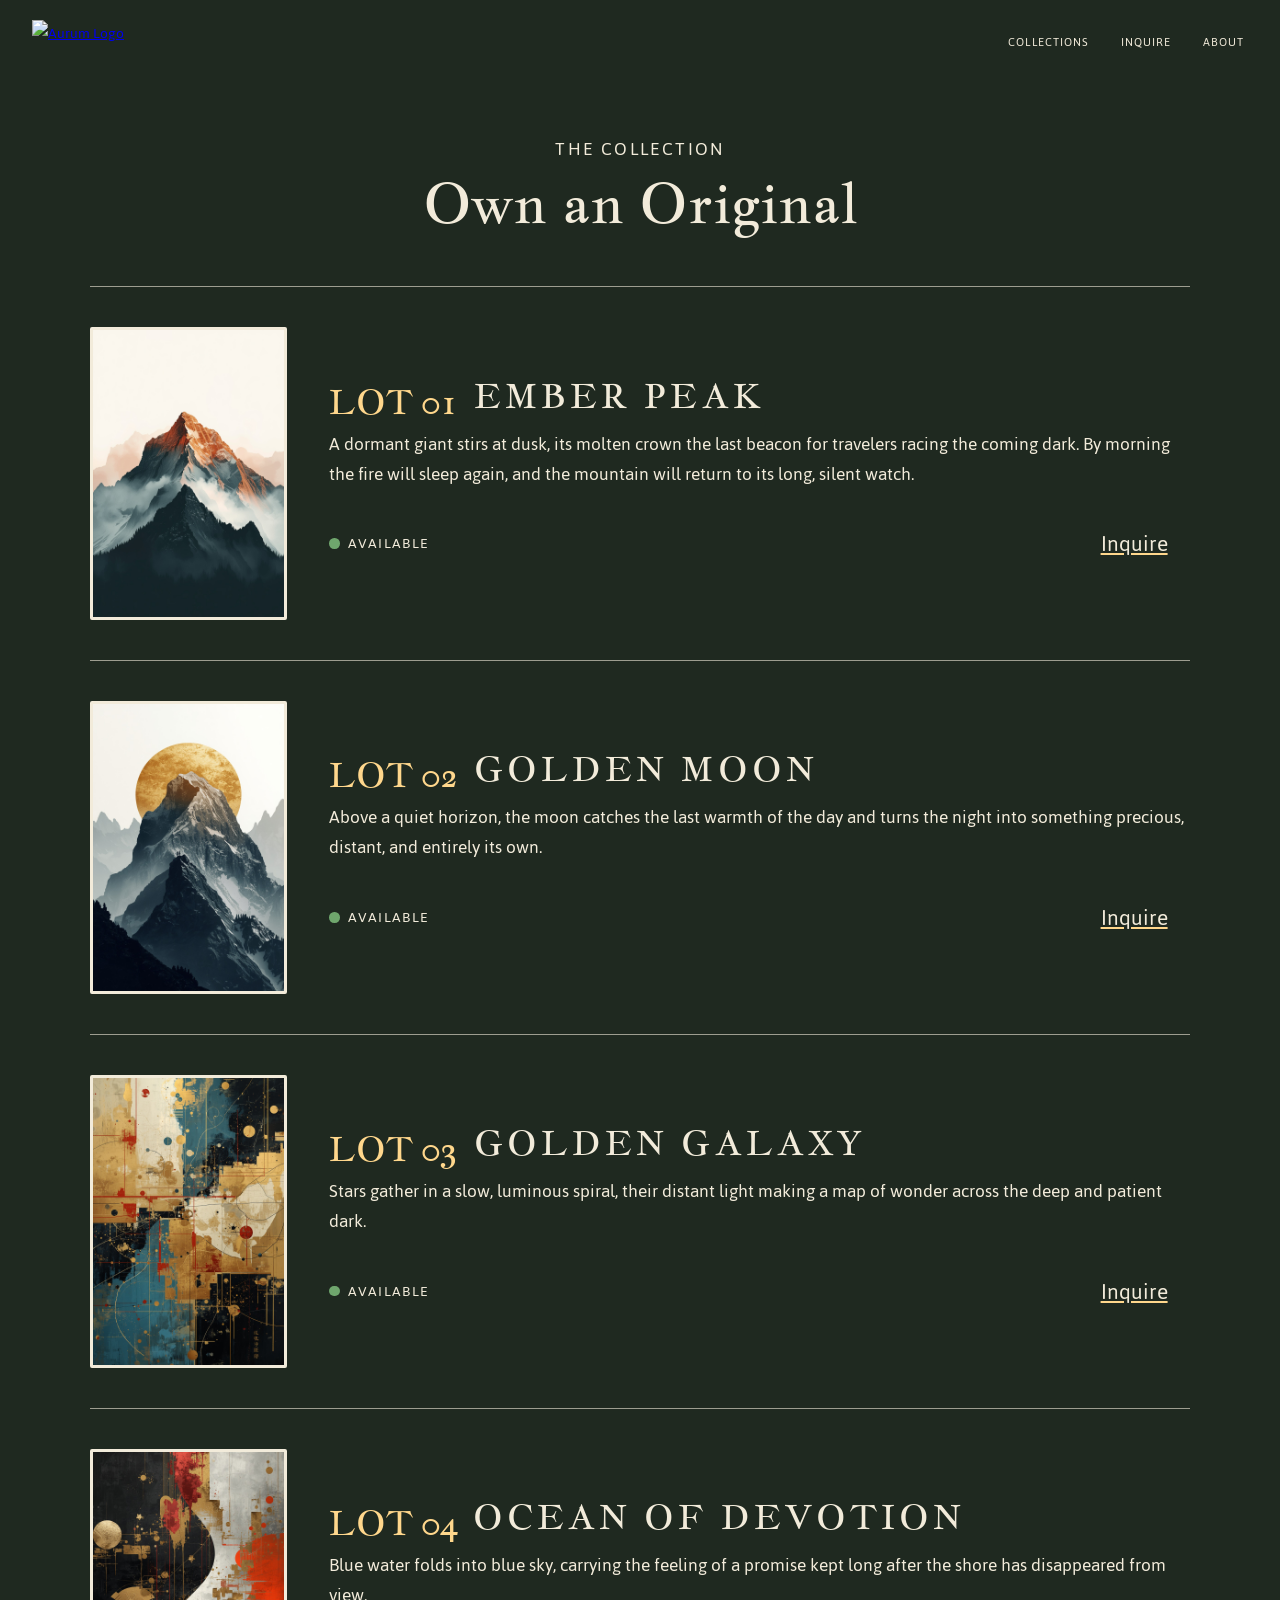
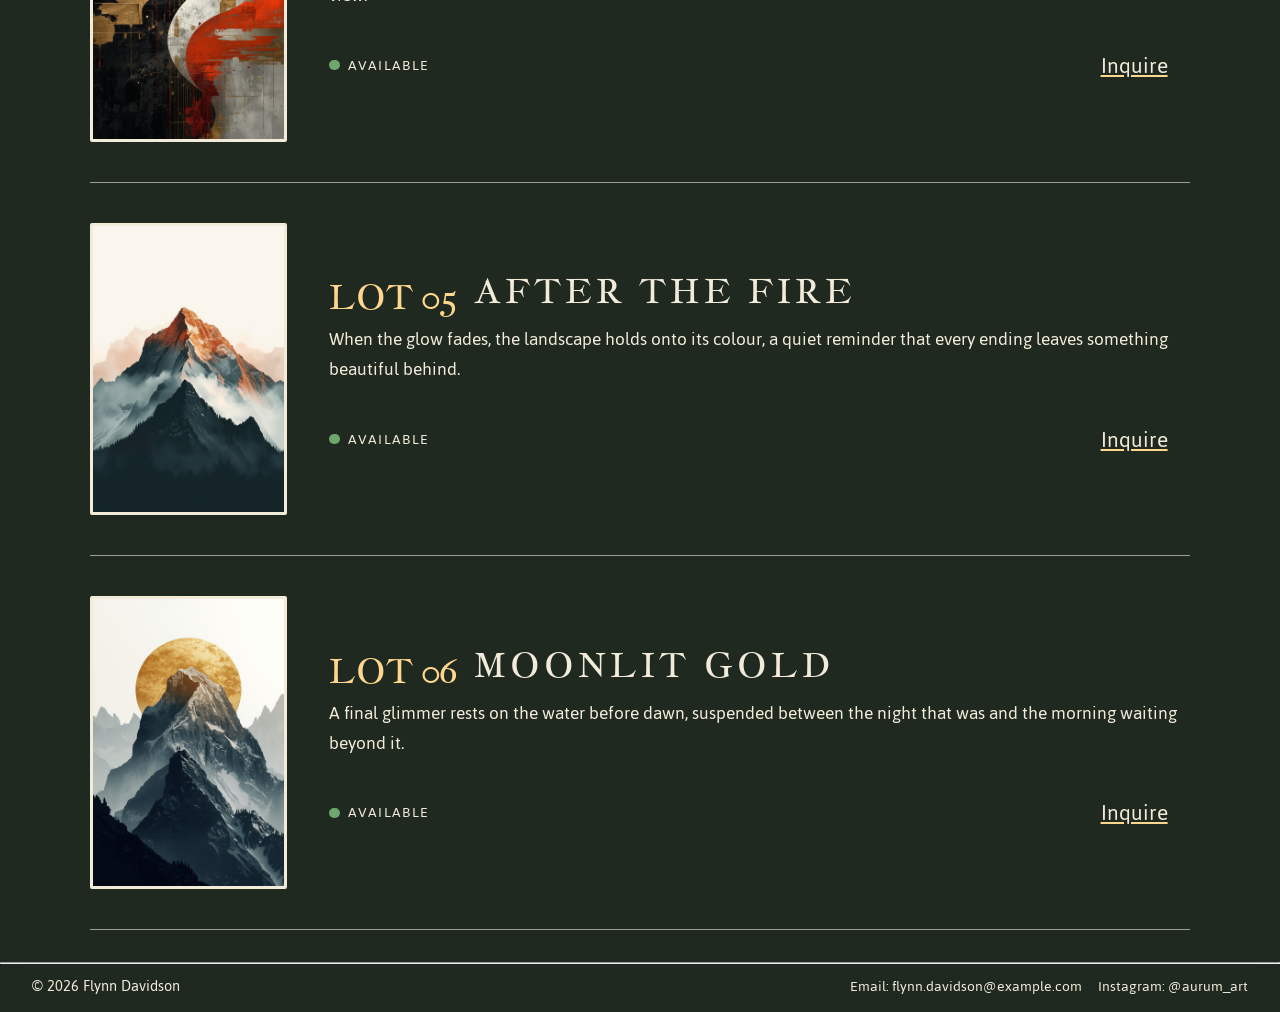
==== collections.html @ 171db9cf "initial commit" ====
<!DOCTYPE html>
<html lang="en">
    <head>
        <meta charset="UTF-8">
        <meta name="viewport" content="width=device-width, initial-scale=1.0">
        <title>The Collection</title>
        <link rel="preconnect" href="https://fonts.googleapis.com">
        <link rel="preconnect" href="https://fonts.gstatic.com" crossorigin>
        <link href="https://fonts.googleapis.com/css2?family=Island+Moments&family=Jacques+Francois&family=Jaldi:wght@400;700&display=swap" rel="stylesheet">
        <link rel="stylesheet" href="style.css">
    </head>
    <body>
        <header>
            <div class="logo">
                <a href="index.html"><img src="images/logo.png" alt="Aurum Logo" class="logo_img"></a>
            </div>
            <div class = "nav">
                <a href="collections.html">Collections</a>
                <a href="Inquire.html">Inquire</a>
                <a href="about.html">About</a>
            </div>
        </header>
        <main class="collections-page">
            <h2 class = "the-collection">The Collection</h2>
            <h1>Own an Original</h1>
            <div class="collection-list">
                <article class="collection">
                    <div class="collection-left">
                        <img src="Images/emberpeak.jpg" alt="Ember Peak" class="collection-img">
                    </div>
                    <div class="collection-right">
                        <div class="collection-title">
                            <span class="lot-label">LOT 01</span>
                            <h2>Ember Peak</h2>
                        </div>
                        <p>A dormant giant stirs at dusk, its molten crown the last beacon for travelers racing the coming dark. By morning the fire will sleep again, and the mountain will return to its long, silent watch.</p>
                        <div class="collection-actions">
                            <span class="availability"><span class="availability-dot"></span>Available</span>
                            <a href="inquire.html" class="collection-inquire">Inquire</a>
                        </div>
                    </div>
                </article>
                <article class="collection">
                    <div class="collection-left">
                        <img src="Images/goldenmoon.jpg" alt="Golden Moon" class="collection-img">
                    </div>
                    <div class="collection-right">
                        <div class="collection-title">
                            <span class="lot-label">LOT 02</span>
                            <h2>Golden Moon</h2>
                        </div>
                        <p>Above a quiet horizon, the moon catches the last warmth of the day and turns the night into something precious, distant, and entirely its own.</p>
                        <div class="collection-actions">
                            <span class="availability"><span class="availability-dot"></span>Available</span>
                            <a href="inquire.html" class="collection-inquire">Inquire</a>
                        </div>
                    </div>
                </article>
                <article class="collection">
                    <div class="collection-left">
                        <img src="Images/goldengalaxy.jpg" alt="Golden Galaxy" class="collection-img">
                    </div>
                    <div class="collection-right">
                        <div class="collection-title">
                            <span class="lot-label">LOT 03</span>
                            <h2>Golden Galaxy</h2>
                        </div>
                        <p>Stars gather in a slow, luminous spiral, their distant light making a map of wonder across the deep and patient dark.</p>
                        <div class="collection-actions">
                            <span class="availability"><span class="availability-dot"></span>Available</span>
                            <a href="inquire.html" class="collection-inquire">Inquire</a>
                        </div>
                    </div>
                </article>
                <article class="collection">
                    <div class="collection-left">
                        <img src="Images/oceanofdevotion.jpg" alt="Ocean Of Devotion" class="collection-img">
                    </div>
                    <div class="collection-right">
                        <div class="collection-title">
                            <span class="lot-label">LOT 04</span>
                            <h2>Ocean Of Devotion</h2>
                        </div>
                        <p>Blue water folds into blue sky, carrying the feeling of a promise kept long after the shore has disappeared from view.</p>
                        <div class="collection-actions">
                            <span class="availability"><span class="availability-dot"></span>Available</span>
                            <a href="inquire.html" class="collection-inquire">Inquire</a>
                        </div>
                    </div>
                </article>
                <article class="collection">
                    <div class="collection-left">
                        <img src="Images/emberpeak.jpg" alt="Ember Peak at Night" class="collection-img">
                    </div>
                    <div class="collection-right">
                        <div class="collection-title">
                            <span class="lot-label">LOT 05</span>
                            <h2>After The Fire</h2>
                        </div>
                        <p>When the glow fades, the landscape holds onto its colour, a quiet reminder that every ending leaves something beautiful behind.</p>
                        <div class="collection-actions">
                            <span class="availability"><span class="availability-dot"></span>Available</span>
                            <a href="inquire.html" class="collection-inquire">Inquire</a>
                        </div>
                    </div>
                </article>
                <article class="collection">
                    <div class="collection-left">
                        <img src="Images/goldenmoon.jpg" alt="Moonlit Gold" class="collection-img">
                    </div>
                    <div class="collection-right">
                        <div class="collection-title">
                            <span class="lot-label">LOT 06</span>
                            <h2>Moonlit Gold</h2>
                        </div>
                        <p>A final glimmer rests on the water before dawn, suspended between the night that was and the morning waiting beyond it.</p>
                        <div class="collection-actions">
                            <span class="availability"><span class="availability-dot"></span>Available</span>
                            <a href="inquire.html" class="collection-inquire">Inquire</a>
                        </div>
                    </div>
                </article>
            </div>
        </main>
        <div class="footer">
            <hr class="exclude">
            <div class="footer-content">
                <div class = "footer-left">
                    <p>© 2026 Flynn Davidson</p>
                </div>
                <div class = "footer-right">
                    <div class = "email">
                        <p>Email: flynn.davidson@example.com</p>
                    </div>
                    <div class = "instagram">
                        <p>Instagram: @aurum_art</p>
                    </div>
                </div>
            </div>
        </div>
    </body>
</html>
---- style.css ----
:root {
    --cream: #F2EBDA;
    --gold: #FFD78C;
    --green: #1F2920;
    --grey: #BFB2A6;
    --black: #1A1712;
}
/* ---------------------
    GLOBAL: Fonts
   --------------------- */
.island-moments-regular {
  font-family: "Island Moments", cursive;
  font-weight: 400;
  font-style: normal;
}
.jaldi-regular {
  font-family: "Jaldi", sans-serif;
  font-weight: 400;
  font-style: normal;
}
.jacques-francois-regular {
  font-family: "Jacques Francois", serif;
  font-weight: 400;
  font-style: normal;
}
/* --------------------
    GLOBAL: Base styles
   -------------------- */
body {
    background-color: var(--green);
    margin: 0;
    min-height: 100vh;
    font-family: 'Jaldi', sans-serif;
}
.logo {
    display: flex;
    align-items: center;
}

/* GLOBAL: Header and navigation */
header {
    box-sizing: border-box;
    display: flex;
    align-items: center;
    width: 100%;
    padding: 1.25rem 2rem;
}
.nav {
    display: flex;
    flex-direction: row;
    gap: 1.5rem;
    margin-left: auto;
}
.nav a {
    color: var(--cream);
    text-decoration: none;
    text-transform: uppercase;
    font-size: 0.8rem;
    letter-spacing: 0.08em;
    padding: 0.6rem 0.25rem;
}

/* GLOBAL: Buttons */
.button {
    font-family: 'Space Mono', monospace;
    font-size: 0.85rem;
    text-align: center;
    text-decoration: none;
    display: inline-block;
    padding: 0.9rem 1.6rem;
    border-radius: 2px;
}
#collectionButton {
    background-color: var(--gold);
    color: var(--green);
    border: none;
}
#inquireButton {
    background-color: transparent;
    color: var(--cream);
    border: 1px solid rgba(255, 255, 255, 0.55);
}
.button-group {
    display: flex;
    gap: 0.75rem;
    margin-top: 0.5rem;
}
.logo_img {
    display: block;
    height: 2.75rem;
    width: auto;
}

/* HOME PAGE */
#banner {
    position: fixed;
    inset: 0;
    width: 100vw;
    height: 100vh;
    object-fit: cover;
    z-index: -1;
}
.front {
    position: relative;
    z-index: 1;
    max-width: 620px;
    padding: 8vh 0 0 4rem;
    color: var(--cream);
}
.eyebrow {
    font-family: 'Space Mono', monospace;
    color: var(--gold);
    font-size: 0.85rem;
    letter-spacing: 0.08em;
    margin: 0 0 0.75rem 0;
}
.front h1 {
    font-family: 'Playfair Display', serif;
    font-weight: 500;
    font-size: 4.5rem;
    line-height: 1.05;
    margin: 0;
}
.art-title {
    font-family: 'Island Moments', cursive;
    color: var(--gold);
    font-size: 5.5rem;
    line-height: 1;
    margin: -1rem 0 1rem 2.5rem;
}
.credit {
    font-family: 'Space Mono', monospace;
    color: var(--gold);
    font-size: 0.85rem;
    margin: 0 0 2rem 0;
}
#art {
    color: var(--gold);
}

/* HOME PAGE: A closer look gallery */
.acl {
    width: 60%;
    margin: 0 auto;
    padding-top: 25vh;
    color: var(--cream);
    text-align: center;
}
.acl h2 {
    font-family: 'Playfair Display', serif;
    font-size: 2rem;
    font-weight: 500;
    margin: 0 0 1.5rem;
}
.acl-gallery {
    display: flex;
    gap: 4%;
}
.acl-gallery > div {
    flex: 1;
}

/* GLOBAL: Artwork image defaults */
.collection-img {
    width: 100%;
    display: block;
    border-radius: 4px;
    border-color: var(--cream);
    border-width: 5px;
    border-style: solid;
}

/* GLOBAL: Footer */
.footer{
    padding-top: 2rem;
    color: var(--cream);
}
.footer-content {
    display: flex;
    justify-content: space-between;
    align-items: center;
    padding: 0.5rem 2rem 0.75rem;
    backdrop-filter: blur(10px);
}
.footer-left p {
    margin: 0;
    font-size: 1.05rem;
}
.footer-right p {
    margin: 0;
}
.footer-right {
    display: flex;
    align-items: center;
}
.instagram {
    margin-left: 1rem;
}
hr {
    margin: 0;
}

/* SHARED: Page headings and content width */
.inquire-btn {
    text-decoration: underline;
    text-decoration-color: var(--gold);
    color: var(--cream);
}
.inquire,
.collections-page {
    width: min(88%, 1100px);
    display: block;
    margin: 3rem auto 0;
    color: var(--cream);
}
.inquire h2,
.inquire h1,
.the-collection,
.collections-page h1{
    color: var(--cream);
    text-align: center;
}
.inquire h2,
.collections-page h2 {
    font-family: 'Jaldi', sans-serif;
    font-size: 1.25rem;
    font-weight: 400;
    letter-spacing: 0.12em;
    margin: 0;
    text-transform: uppercase;
}
.inquire h1,
.collections-page h1 {
    font-family: 'Jacques Francois', serif;
    font-size: clamp(2rem, 5vw, 3.5rem);
    font-weight: 400;
    margin: 0 0 3rem;
}

/* COLLECTIONS PAGE: Collection rows */
.collection-list {
    border-top: 1px solid rgba(242, 235, 218, 0.6);
}
.collection {
    display: grid;
    grid-template-columns: minmax(0, 2fr) minmax(0, 9fr);
    gap: 3rem;
    align-items: center;
    padding: 2.5rem 0;
    border-bottom: 1px solid rgba(242, 235, 218, 0.6);
}
.collection-left {
    min-width: 0;
    display: flex;
}
.collection-img {
    width: 100%;
    height: 100%;
    min-height: 220px;
    object-fit: cover;
    display: block;
    border: 3px solid var(--cream);
    border-radius: 2px;
}
.collection-right h2 {
    font-family: 'Jacques Francois', serif;
    font-size: 2.1rem;
    font-weight: 400;
    margin: 0 0 0.75rem;
}
.collection-title {
    display: flex;
    align-items: center;
    gap: 1rem;
}
.lot-label {
    color: var(--gold);
    font-family: 'Jacques Francois', serif;
    flex-shrink: 0;
    font-size: 2.1rem;
    font-weight: 400;
}
.collection-right {
    min-width: 0;
}
.collection-right p {
    width: 100%;
    font-size: 1.25rem;
    line-height: 1.5;
    margin: 0 0 0.75rem;
}
.collection-actions {
    display: flex;
    align-items: center;
    justify-content: space-between;
    width: 100%;
    margin-top: 1.5rem;
}
.availability {
    display: inline-flex;
    align-items: center;
    gap: 0.5rem;
    font-size: 1rem;
    text-transform: uppercase;
    letter-spacing: 0.08em;
}
.availability-dot {
    width: 0.65rem;
    height: 0.65rem;
    border-radius: 50%;
    background-color: #6fa66d;
}
.collection-inquire {
    color: var(--cream);
    padding: 0.65rem 1.4rem;
    text-decoration: underline;
    text-decoration-color: var(--gold);
    font-size: 1.5rem;
}

/* RESPONSIVE */
@media (max-width: 600px) {
    header {
        padding: 1rem;
    }
    .nav {
        gap: 0.75rem;
    }
    .inquire,
    .collections-page {
        margin-top: 2rem;
    }
    .inquire h1,
    .collections-page h1 {
        margin-bottom: 2rem;
    }
    .collection {
        grid-template-columns: 1fr;
        gap: 1.25rem;
        padding: 2rem 0;
    }
    .collection-img {
        height: auto;
        min-height: 0;
        aspect-ratio: 16 / 10;
    }
    .collection-right h2 {
        font-size: 1.8rem;
    }
    .collection-title {
        align-items: flex-start;
        gap: 0.75rem;
    }
    .collection-right p {
        font-size: 1.1rem;
    }
}

/* ABOUT PAGE: Studio statement */
.about-page {
    width: min(88%, 1000px);
    margin: 3rem auto 0;
}
.about-heading {
    color: var(--cream);
    text-align: center;
}
.about-heading h3 {
    font-family: 'Jaldi', sans-serif;
    font-size: 1.25rem;
    font-weight: 400;
    letter-spacing: 0.12em;
    margin: 0;
    text-transform: uppercase;
}
.about-heading h1 {
    font-family: 'Jacques Francois', serif;
    font-size: clamp(2rem, 5vw, 3.5rem);
    font-weight: 400;
    margin: 0 0 3rem;
}
.studio-box {
    background-color: var(--cream);
    box-sizing: border-box;
    color: var(--black);
    min-height: 20rem;
    padding: 2.5rem;
    width: 100%;
}
.studio-box h2 {
    font-family: 'Jacques Francois', serif;
    font-size: 3.5rem;
    font-weight: 400;
    line-height: 1.5;
    margin: 0 0 1rem;
}
.studio-box p {
    font-family: 'Jaldi', sans-serif;
    font-size: 1.5rem;
    line-height: 1.5;
    margin: 0 0 1rem;
}
.artist-statement {
    font-family: 'Jacques Francois', serif !important;
    font-size: 2rem !important;
    line-height: 1.4 !important;
}
.studio-box hr {
    border: 0;
    border-top: 1px solid var(--black);
    margin: 2rem 0 1.5rem;
}
.art-references p {
    margin-bottom: 0.5rem;
}
.art-references a {
    color: var(--black);
    font-weight: 700;
}

/* INQUIRY PAGE: Form */
.inquire-form {
    background-color: var(--cream);
    width: 40vw;
    min-width: 320px;
    margin: 0 auto;
    padding: 2.5rem 3rem 3rem;
    color: var(--black);
    box-sizing: border-box;
}
.inquire-form h1 {
    color: var(--black);
    font-family: 'Jacques Francois', serif;
    font-size: clamp(1.8rem, 3vw, 2.75rem);
    font-weight: 400;
    margin: 0;
    text-align: center;
}
.inquire-intro {
    color: var(--black);
    font-size: 1.1rem;
    margin: 0.75rem 0 2rem;
    text-align: center;
}
.inquire-form form {
    display: flex;
    flex-direction: column;
}
.inquire-form label {
    color: var(--black);
    font-size: 1.1rem;
    margin: 1rem 0 0.3rem;
}
.inquire-form input,
.inquire-form textarea {
    box-sizing: border-box;
    width: 100%;
    border: 0;
    border-bottom: 1px solid var(--black);
    border-radius: 0;
    color: var(--black);
    font: inherit;
    padding: 0.45rem 0;
    outline: none;
}
.inquire-form input {
    background-color: transparent;
}
.inquire-form textarea {
    background-color: #D7D0C0;
    border: 0;
    min-height: 7rem;
    padding: 0.75rem;
    resize: vertical;
}
.inquire-form textarea::placeholder {
    color: var(--black);
    opacity: 1;
}
.inquire-form button {
    align-self: center;
    background-color: var(--black);
    border: 0;
    color: var(--cream);
    cursor: pointer;
    font: inherit;
    margin-top: 2rem;
    padding: 0.7rem 1.5rem;
}

/* ABOUT PAGE: Responsive studio statement */
@media (max-width: 600px) {
    .about-page {
        margin-top: 2rem;
    }
    .about-heading h1 {
        margin-bottom: 2rem;
    }
    .studio-box {
        min-height: 16rem;
        padding: 1.5rem;
    }
    .studio-box h2 {
        font-size: 3rem;
    }
    .artist-statement {
        font-size: 1.7rem !important;
    }
}
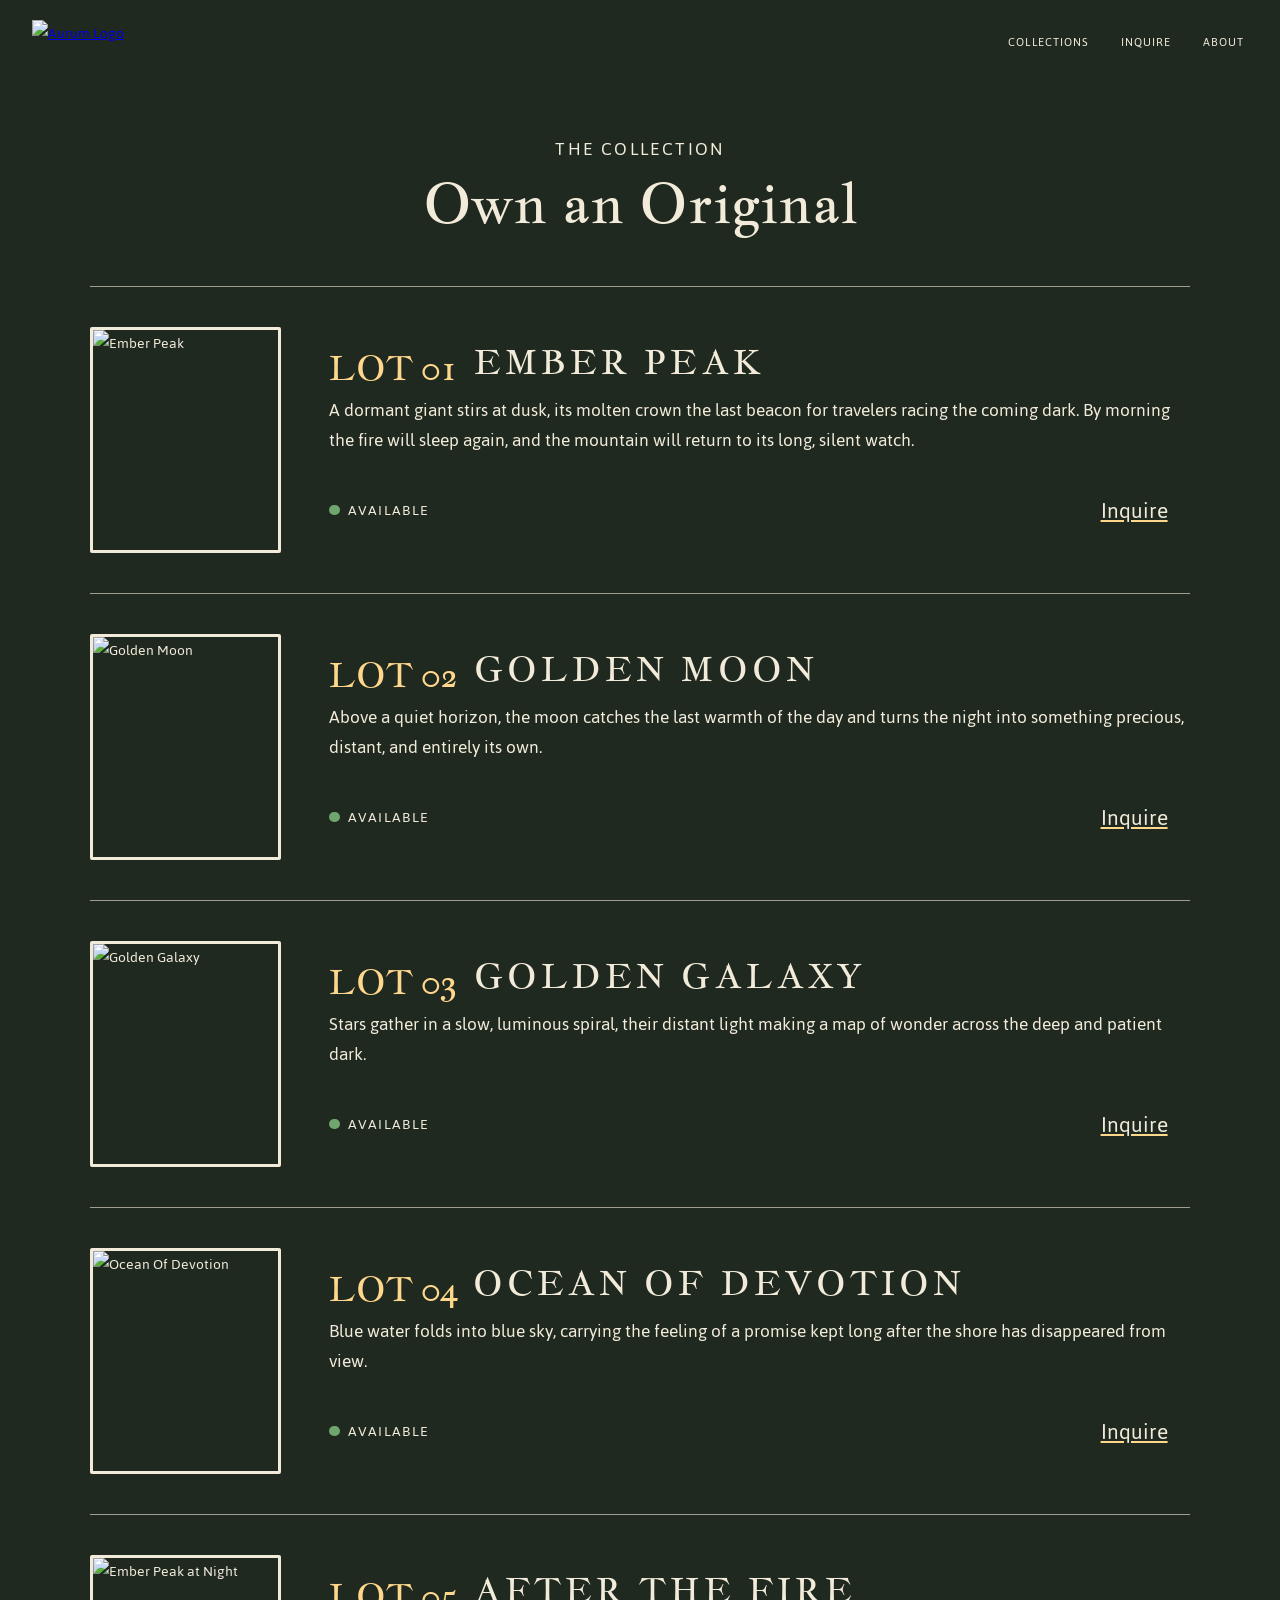
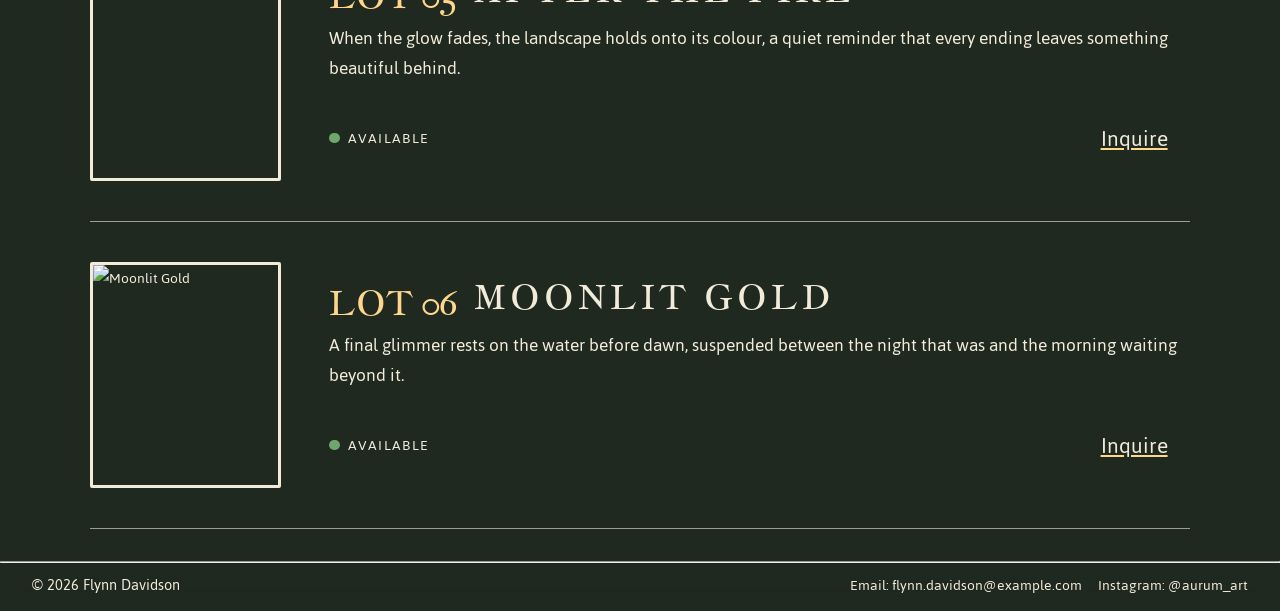
==== commit 7bf71975: "fixed image paths to be lowercase and consistent" ====
--- a/collections.html
+++ b/collections.html
@@ -26,7 +26,7 @@
             <div class="collection-list">
                 <article class="collection">
                     <div class="collection-left">
-                        <img src="Images/emberpeak.jpg" alt="Ember Peak" class="collection-img">
+                        <img src="images/emberpeak.jpg" alt="Ember Peak" class="collection-img">
                     </div>
                     <div class="collection-right">
                         <div class="collection-title">
@@ -42,7 +42,7 @@
                 </article>
                 <article class="collection">
                     <div class="collection-left">
-                        <img src="Images/goldenmoon.jpg" alt="Golden Moon" class="collection-img">
+                        <img src="images/goldenmoon.jpg" alt="Golden Moon" class="collection-img">
                     </div>
                     <div class="collection-right">
                         <div class="collection-title">
@@ -58,7 +58,7 @@
                 </article>
                 <article class="collection">
                     <div class="collection-left">
-                        <img src="Images/goldengalaxy.jpg" alt="Golden Galaxy" class="collection-img">
+                        <img src="images/goldengalaxy.jpg" alt="Golden Galaxy" class="collection-img">
                     </div>
                     <div class="collection-right">
                         <div class="collection-title">
@@ -74,7 +74,7 @@
                 </article>
                 <article class="collection">
                     <div class="collection-left">
-                        <img src="Images/oceanofdevotion.jpg" alt="Ocean Of Devotion" class="collection-img">
+                        <img src="images/oceanofdevotion.jpg" alt="Ocean Of Devotion" class="collection-img">
                     </div>
                     <div class="collection-right">
                         <div class="collection-title">
@@ -90,7 +90,7 @@
                 </article>
                 <article class="collection">
                     <div class="collection-left">
-                        <img src="Images/emberpeak.jpg" alt="Ember Peak at Night" class="collection-img">
+                        <img src="images/emberpeak.jpg" alt="Ember Peak at Night" class="collection-img">
                     </div>
                     <div class="collection-right">
                         <div class="collection-title">
@@ -106,7 +106,7 @@
                 </article>
                 <article class="collection">
                     <div class="collection-left">
-                        <img src="Images/goldenmoon.jpg" alt="Moonlit Gold" class="collection-img">
+                        <img src="images/goldenmoon.jpg" alt="Moonlit Gold" class="collection-img">
                     </div>
                     <div class="collection-right">
                         <div class="collection-title">
